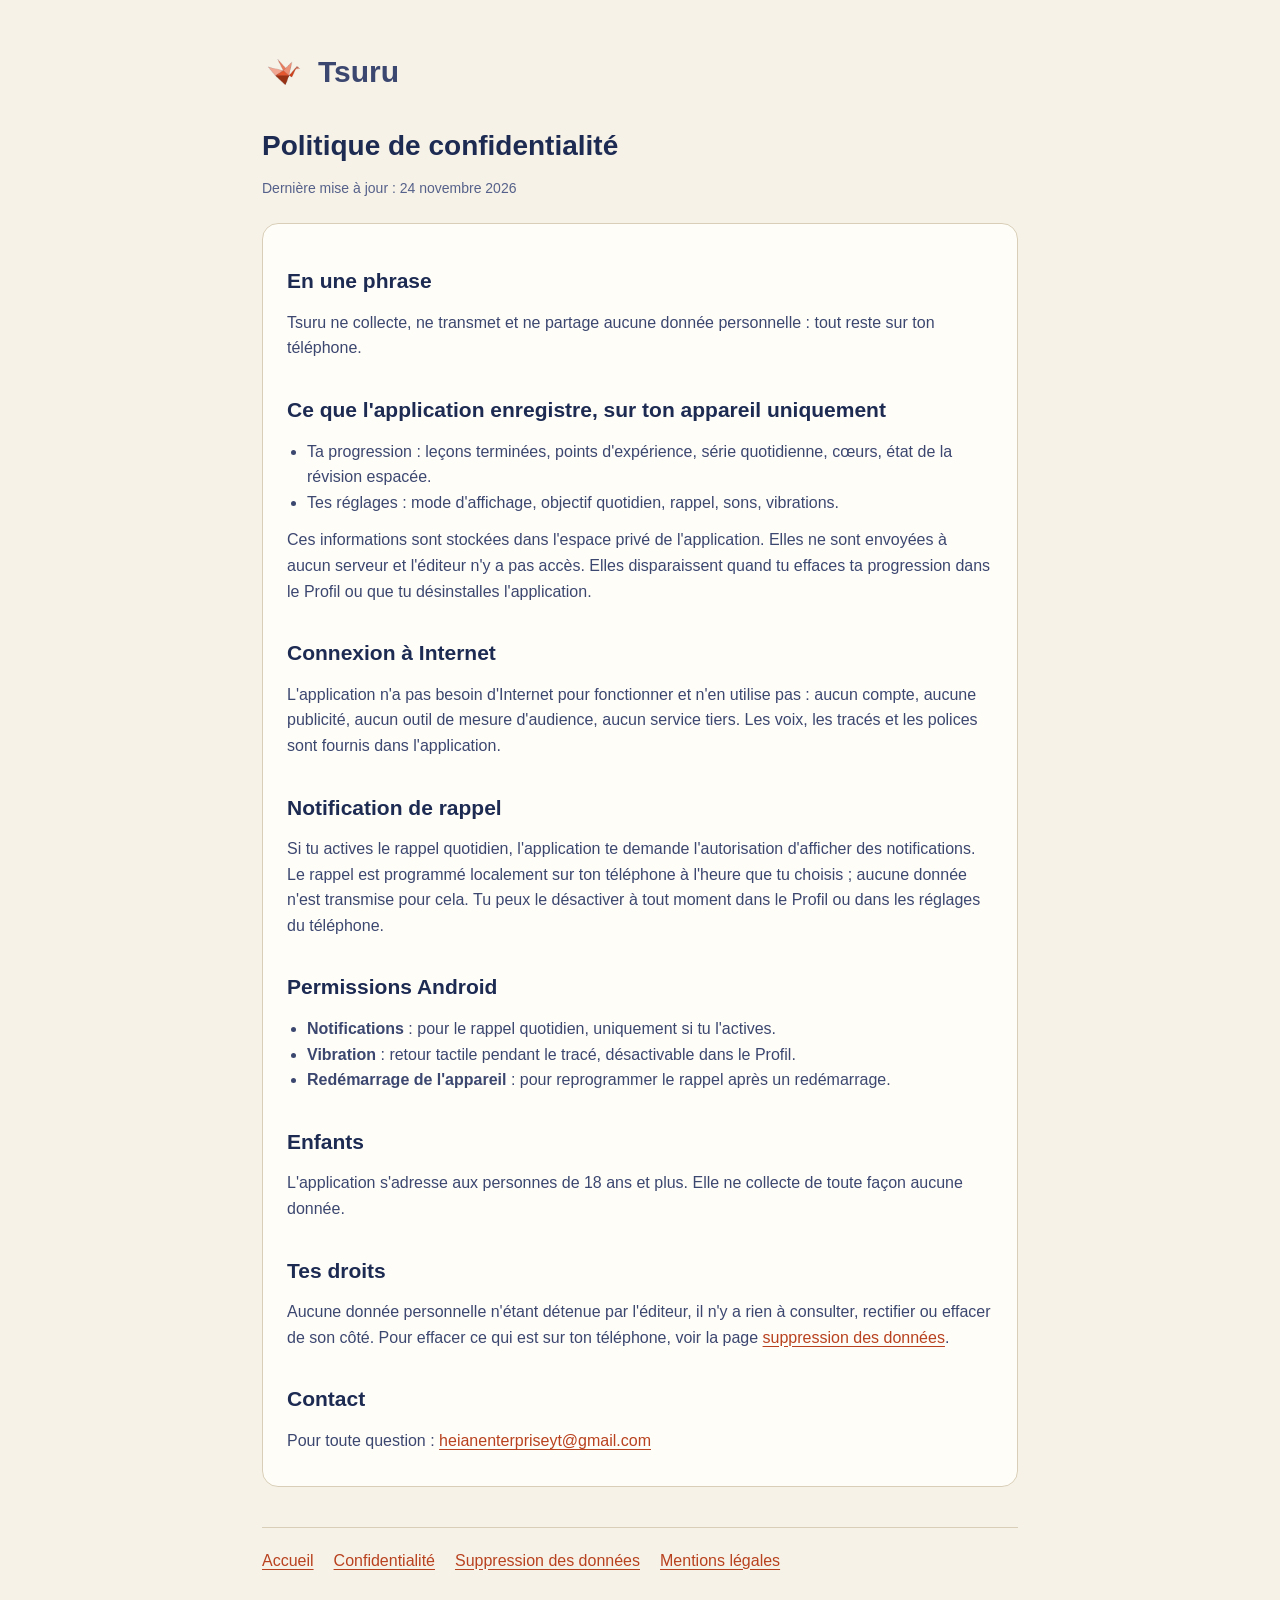
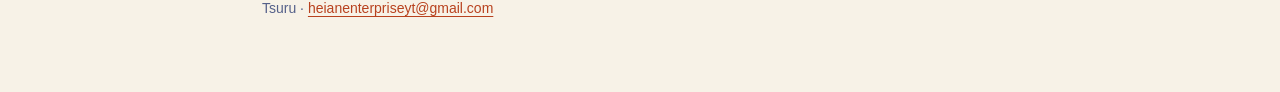
==== confidentialite.html @ 32824937 "feat: site public de Tsuru (accueil, confidentialité, suppression des données, mentions)" ====
<!DOCTYPE html>
<html lang="fr">
<head>
  <meta charset="utf-8" />
  <meta name="viewport" content="width=device-width, initial-scale=1" />
  <meta name="tdm-reservation" content="1" />
  <title>Tsuru — Politique de confidentialité</title>
  <meta name="description" content="Politique de confidentialité de Tsuru : aucune donnée collectée ni transmise." />
  <link rel="icon" type="image/png" href="icone.png" />
  <link rel="stylesheet" href="legal.css" />
</head>
<body>
  <main class="wrap">
    <header>
      <p class="logo"><a href="./"><img src="icone.png" alt="" width="44" height="44" />Tsuru</a></p>
      <h1 class="title">Politique de confidentialité</h1>
      <p class="updated">Dernière mise à jour : 24 novembre 2026</p>
    </header>

    <section class="card">
      <h2>En une phrase</h2>
      <p>Tsuru ne collecte, ne transmet et ne partage aucune donnée personnelle : tout reste sur ton téléphone.</p>

      <h2>Ce que l'application enregistre, sur ton appareil uniquement</h2>
      <ul>
        <li>Ta progression : leçons terminées, points d'expérience, série quotidienne, cœurs, état de la révision espacée.</li>
        <li>Tes réglages : mode d'affichage, objectif quotidien, rappel, sons, vibrations.</li>
      </ul>
      <p>
        Ces informations sont stockées dans l'espace privé de l'application. Elles ne sont envoyées à aucun serveur
        et l'éditeur n'y a pas accès. Elles disparaissent quand tu effaces ta progression dans le Profil ou que tu
        désinstalles l'application.
      </p>

      <h2>Connexion à Internet</h2>
      <p>
        L'application n'a pas besoin d'Internet pour fonctionner et n'en utilise pas : aucun compte, aucune publicité,
        aucun outil de mesure d'audience, aucun service tiers. Les voix, les tracés et les polices sont fournis dans
        l'application.
      </p>

      <h2>Notification de rappel</h2>
      <p>
        Si tu actives le rappel quotidien, l'application te demande l'autorisation d'afficher des notifications. Le
        rappel est programmé localement sur ton téléphone à l'heure que tu choisis ; aucune donnée n'est transmise
        pour cela. Tu peux le désactiver à tout moment dans le Profil ou dans les réglages du téléphone.
      </p>

      <h2>Permissions Android</h2>
      <ul>
        <li><strong>Notifications</strong> : pour le rappel quotidien, uniquement si tu l'actives.</li>
        <li><strong>Vibration</strong> : retour tactile pendant le tracé, désactivable dans le Profil.</li>
        <li><strong>Redémarrage de l'appareil</strong> : pour reprogrammer le rappel après un redémarrage.</li>
      </ul>

      <h2>Enfants</h2>
      <p>L'application s'adresse aux personnes de 18 ans et plus. Elle ne collecte de toute façon aucune donnée.</p>

      <h2>Tes droits</h2>
      <p>
        Aucune donnée personnelle n'étant détenue par l'éditeur, il n'y a rien à consulter, rectifier ou effacer de son
        côté. Pour effacer ce qui est sur ton téléphone, voir la page
        <a href="suppression-donnees.html">suppression des données</a>.
      </p>

      <h2>Contact</h2>
      <p>Pour toute question : <a href="mailto:heianenterpriseyt@gmail.com">heianenterpriseyt@gmail.com</a></p>
    </section>

    <nav class="legal-nav" aria-label="Pages légales">
      <a href="./">Accueil</a>
      <a href="confidentialite.html">Confidentialité</a>
      <a href="suppression-donnees.html">Suppression des données</a>
      <a href="mentions-legales.html">Mentions légales</a>
    </nav>
    <footer>Tsuru · <a href="mailto:heianenterpriseyt@gmail.com">heianenterpriseyt@gmail.com</a></footer>
  </main>
</body>
</html>
---- legal.css ----
/* Feuille commune du site de Tsuru. Fichier externe : aucune page ne porte de style ni de script en ligne. */
:root {
  --bg: #f7f2e7;
  --paper: #fffdf8;
  --text: #1d2b53;
  --muted: #3c4770;
  --faint: #55618a;
  --accent: #b8421f;
  --card: #fffdf8;
  --border: #d9cfb8;
}
* { box-sizing: border-box; }
html { -webkit-text-size-adjust: 100%; }
body {
  margin: 0;
  font-family: -apple-system, BlinkMacSystemFont, "Segoe UI", Roboto, Helvetica, Arial, sans-serif;
  color: var(--text);
  background: var(--bg);
  line-height: 1.6;
}
.wrap { max-width: 800px; margin: 0 auto; padding: 48px 22px 72px; }
.logo { display: flex; align-items: center; gap: 12px; font-size: 30px; font-weight: 700; margin: 0; }
.logo a { color: inherit; text-decoration: none; display: flex; align-items: center; gap: 12px; }
.logo img { width: 44px; height: 44px; border-radius: 10px; }
.updated { color: var(--faint); font-size: 14px; margin: 6px 0 0; }
h1.title { font-size: 28px; font-weight: 700; margin: 28px 0 8px; }
h2 { font-size: 21px; font-weight: 700; margin: 32px 0 12px; }
p, li { color: var(--muted); }
p { margin: 0 0 12px; }
ul { margin: 0 0 12px; padding-left: 20px; }
a { color: var(--accent); text-underline-offset: 3px; }
a:focus-visible { outline: 3px solid var(--accent); outline-offset: 2px; }
.card {
  background: var(--card);
  border: 1px solid var(--border);
  border-radius: 16px;
  padding: 8px 24px 20px;
  margin-top: 24px;
}
.lead { font-size: 19px; color: var(--text); }
.legal-nav { display: flex; flex-wrap: wrap; gap: 8px 20px; margin-top: 40px; padding-top: 20px; border-top: 1px solid var(--border); }
footer { margin-top: 24px; color: var(--faint); font-size: 14px; }
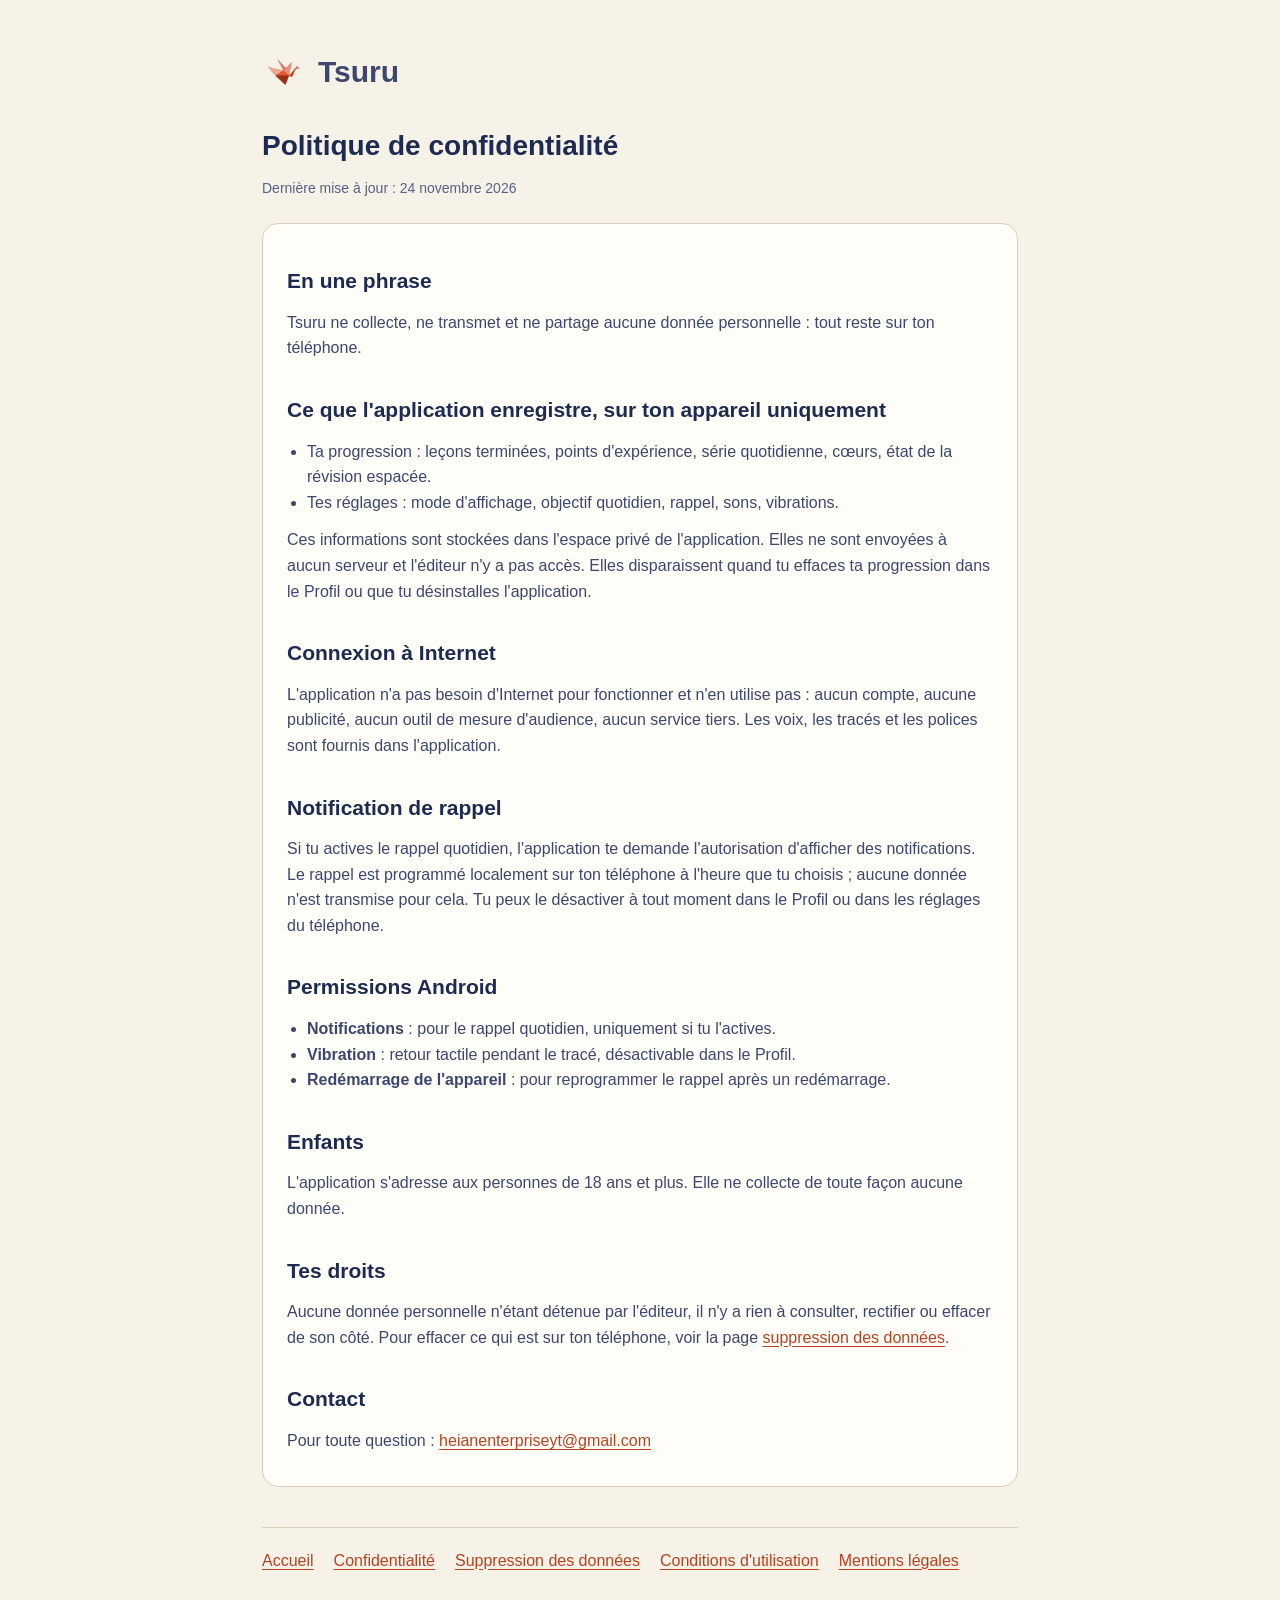
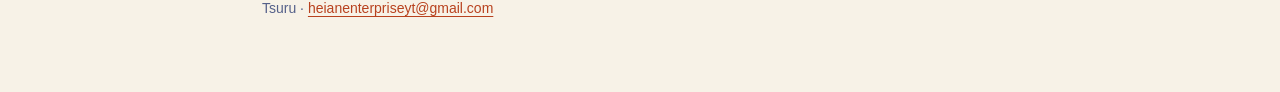
==== commit b6037c8b: "feat: conditions d'utilisation de Tsuru (cgu.html) et lien dans la navigation" ====
--- a/confidentialite.html
+++ b/confidentialite.html
@@ -71,6 +71,7 @@
       <a href="./">Accueil</a>
       <a href="confidentialite.html">Confidentialité</a>
       <a href="suppression-donnees.html">Suppression des données</a>
+      <a href="cgu.html">Conditions d'utilisation</a>
       <a href="mentions-legales.html">Mentions légales</a>
     </nav>
     <footer>Tsuru · <a href="mailto:heianenterpriseyt@gmail.com">heianenterpriseyt@gmail.com</a></footer>
